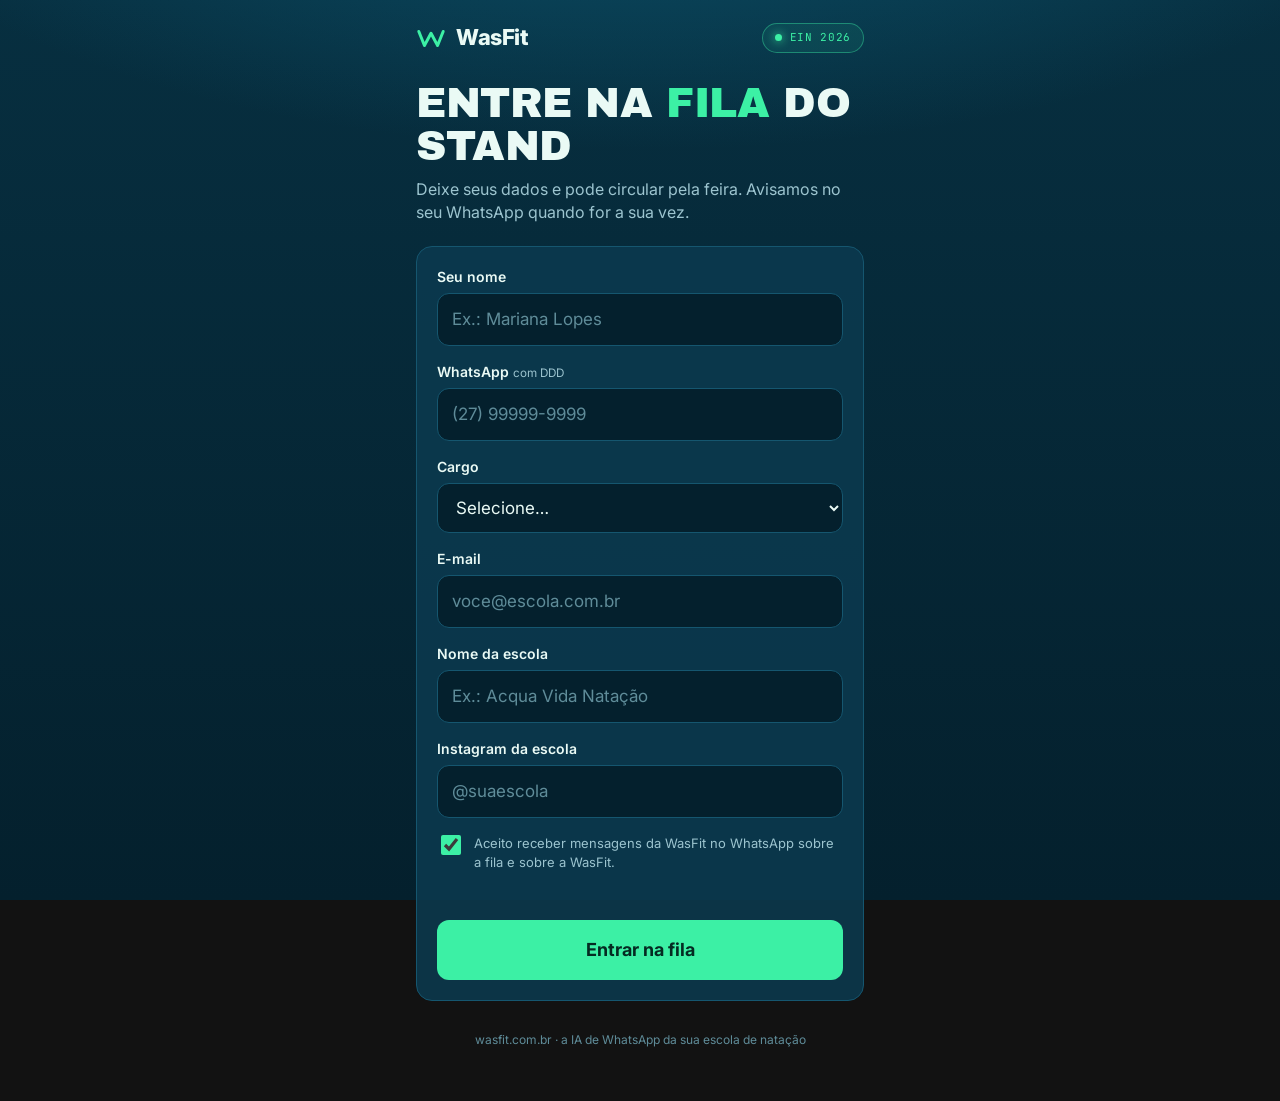
==== index.html @ 69f81b94 "Fila de espera do stand WasFit (EIN 2026) Co-Authored-By: Claude Opus 5.5 <noreply@anthropic.com>" ====
<!doctype html>
<html lang="pt-BR">
<head>
<meta charset="utf-8">
<meta name="viewport" content="width=device-width, initial-scale=1, viewport-fit=cover">
<title>Fila WasFit · EIN 2026</title>
<meta name="theme-color" content="#04202d">
<link rel="preconnect" href="https://fonts.googleapis.com">
<link href="https://fonts.googleapis.com/css2?family=Archivo+Black&family=Inter:wght@400;600;700;800&family=JetBrains+Mono:wght@500&display=swap" rel="stylesheet">
<link rel="stylesheet" href="style.css">
<style>
  main { max-width: 480px; margin: 0 auto; padding: 22px 16px 40px; }
  header { display: flex; justify-content: space-between; align-items: center; margin-bottom: 28px; }
  h1 { font-size: clamp(32px, 9vw, 42px); margin: 14px 0 10px; }
  .intro { color: var(--suave); margin: 0 0 22px; }
  .consentimento { display: flex; gap: 10px; align-items: flex-start; font-size: 13px; color: var(--suave); margin: 6px 0 18px; font-weight: 400; }
  .consentimento input { width: 20px; height: 20px; flex: none; margin-top: 1px; accent-color: var(--verde); }
  #enviar { width: 100%; font-size: 18px; padding: 17px; }

  .estado { text-align: center; }
  .numero {
    font-family: "Archivo Black", sans-serif;
    font-size: 120px; line-height: 1; color: var(--verde);
    text-shadow: 0 0 40px color-mix(in srgb, var(--verde) 40%, transparent);
    margin: 6px 0 2px;
  }
  .rotulo { color: var(--suave); }
  .linhas { display: grid; grid-template-columns: 1fr 1fr; gap: 10px; margin: 22px 0; }
  .linhas div { background: var(--fundo); border: 1px solid var(--borda); border-radius: 12px; padding: 12px; }
  .linhas b { display: block; font-size: 22px; }
  .linhas span { font-size: 12px; color: var(--suave); }
  .dica { font-size: 14px; color: var(--suave); }

  .vez { border-color: var(--verde); box-shadow: 0 0 0 4px color-mix(in srgb, var(--verde) 20%, transparent), 0 0 60px color-mix(in srgb, var(--verde) 25%, transparent); animation: pulsa 1.6s ease-in-out infinite; }
  .vez h2 { font-family: "Archivo Black", sans-serif; font-weight: 400; font-size: 40px; line-height: 1.05; text-transform: uppercase; margin: 6px 0 10px; color: var(--verde); }
  .relogio { font-family: "JetBrains Mono", monospace; font-size: 36px; margin: 10px 0; }
  @keyframes pulsa { 50% { box-shadow: 0 0 0 10px color-mix(in srgb, var(--verde) 8%, transparent), 0 0 80px color-mix(in srgb, var(--verde) 35%, transparent); } }
  @media (prefers-reduced-motion: reduce) { .vez { animation: none; } }
  .rodape { text-align: center; font-size: 12px; color: #5f8c99; margin-top: 30px; }
</style>
</head>
<body>
<main>
  <header>
    <div class="marca">
      <svg viewBox="0 0 32 32" fill="none" stroke="#3cf0a5" stroke-width="3.2" stroke-linecap="round" stroke-linejoin="round" aria-hidden="true"><path d="M3 9l6 15 7-13 7 13 6-15"/></svg>
      WasFit
    </div>
    <span class="etiqueta">EIN 2026</span>
  </header>

  <!-- 1. Cadastro -->
  <section id="tela-cadastro">
    <h1>Entre na <em>fila</em> do stand</h1>
    <p class="intro">Deixe seus dados e pode circular pela feira. Avisamos no seu WhatsApp quando for a sua vez.</p>
    <form id="form" class="cartao" novalidate>
      <div class="campo"><label for="nome">Seu nome</label><input id="nome" name="nome" autocomplete="name" required placeholder="Ex.: Mariana Lopes"></div>
      <div class="campo"><label for="telefone">WhatsApp <small>com DDD</small></label><input id="telefone" name="telefone" type="tel" inputmode="tel" autocomplete="tel-national" required placeholder="(27) 99999-9999"></div>
      <div class="campo"><label for="cargo">Cargo</label>
        <select id="cargo" name="cargo">
          <option value="">Selecione…</option>
          <option>Proprietário(a)</option>
          <option>Sócio(a)</option>
          <option>Gestor(a) / Gerente</option>
          <option>Coordenador(a)</option>
          <option>Professor(a)</option>
          <option>Recepção / Comercial</option>
          <option>Outro</option>
        </select>
      </div>
      <div class="campo"><label for="email">E-mail</label><input id="email" name="email" type="email" inputmode="email" autocomplete="email" placeholder="voce@escola.com.br"></div>
      <div class="campo"><label for="escola">Nome da escola</label><input id="escola" name="escola" autocomplete="organization" placeholder="Ex.: Acqua Vida Natação"></div>
      <div class="campo"><label for="instagram">Instagram da escola</label><input id="instagram" name="instagram" autocapitalize="off" autocorrect="off" placeholder="@suaescola"></div>
      <label class="consentimento"><input type="checkbox" id="aceite" checked> Aceito receber mensagens da WasFit no WhatsApp sobre a fila e sobre a WasFit.</label>
      <p class="erro" id="erro"></p>
      <button id="enviar" type="submit">Entrar na fila</button>
    </form>
  </section>

  <!-- 2. Aguardando -->
  <section id="tela-fila" class="oculto">
    <div class="cartao estado">
      <span class="etiqueta">Você está na fila</span>
      <p class="rotulo" style="margin-top:18px" id="ola"></p>
      <div class="numero" id="posicao">–</div>
      <div class="rotulo">sua posição</div>
      <div class="linhas">
        <div><b id="espera">–</b><span>espera estimada</span></div>
        <div><b>WhatsApp</b><span>é por lá que te chamamos</span></div>
      </div>
      <p class="dica">Pode circular pela feira. Esta página atualiza sozinha.</p>
    </div>
  </section>

  <!-- 3. Sua vez -->
  <section id="tela-vez" class="oculto">
    <div class="cartao estado vez">
      <span class="etiqueta">Agora</span>
      <h2>Chegou a sua vez!</h2>
      <p>Venha para o stand da WasFit. Estamos te esperando.</p>
      <div class="relogio" id="relogio">10:00</div>
      <p class="dica" id="relogio-txt">tempo para chegar ao stand</p>
    </div>
  </section>

  <!-- 4. Encerrado -->
  <section id="tela-fim" class="oculto">
    <div class="cartao estado">
      <span class="etiqueta" id="fim-etq">Obrigado</span>
      <h1 style="font-size:34px;margin:18px 0 10px" id="fim-titulo">Bom te ver por aqui!</h1>
      <p class="dica" id="fim-txt">Qualquer dúvida, fale com a gente pelo WhatsApp.</p>
      <button class="secundario" id="nova" style="margin-top:12px">Fazer novo cadastro</button>
    </div>
  </section>

  <p class="rodape">wasfit.com.br · a IA de WhatsApp da sua escola de natação</p>
</main>

<script src="config.js"></script>
<script>
const $ = (id) => document.getElementById(id);
const CHAVE = "fila-wasfit-id";
const ler = () => { try { return localStorage.getItem(CHAVE); } catch { return null; } };
const gravar = (v) => { try { v ? localStorage.setItem(CHAVE, v) : localStorage.removeItem(CHAVE); } catch {} };

let meuId = new URLSearchParams(location.search).get("t") || ler();
let timer, relogio;

function mostrar(tela) {
  for (const t of ["cadastro", "fila", "vez", "fim"]) $("tela-" + t).classList.toggle("oculto", t !== tela);
}

// Máscara simples de telefone BR
$("telefone").addEventListener("input", (e) => {
  let d = e.target.value.replace(/\D/g, "").slice(0, 11);
  if (d.length > 6) e.target.value = `(${d.slice(0,2)}) ${d.slice(2, d.length - 4)}-${d.slice(-4)}`;
  else if (d.length > 2) e.target.value = `(${d.slice(0,2)}) ${d.slice(2)}`;
  else e.target.value = d;
});

$("form").addEventListener("submit", async (e) => {
  e.preventDefault();
  $("erro").textContent = "";
  const dados = Object.fromEntries(new FormData(e.target));
  if (!dados.nome.trim()) return ($("erro").textContent = "Informe seu nome.");
  if (dados.telefone.replace(/\D/g, "").length < 10) return ($("erro").textContent = "Informe o WhatsApp com DDD.");
  if (!$("aceite").checked) return ($("erro").textContent = "Precisamos do seu aceite para te chamar no WhatsApp.");
  $("enviar").disabled = true; $("enviar").textContent = "Entrando…";
  try {
    const r = await api("entrar", dados);
    meuId = r.id; gravar(meuId);
    history.replaceState(null, "", "?t=" + meuId);
    await atualizar();
  } catch (err) {
    $("erro").textContent = err.message;
  } finally {
    $("enviar").disabled = false; $("enviar").textContent = "Entrar na fila";
  }
});

$("nova").addEventListener("click", () => {
  gravar(null); meuId = null; clearTimeout(timer);
  history.replaceState(null, "", location.pathname);
  $("form").reset(); $("aceite").checked = true;
  mostrar("cadastro");
});

function contagem(chamadoEm, tolerancia) {
  clearInterval(relogio);
  const fim = Date.parse(chamadoEm) + tolerancia * 60000;
  const tick = () => {
    const s = Math.max(0, Math.round((fim - Date.now()) / 1000));
    $("relogio").textContent = `${String(Math.floor(s / 60)).padStart(2, "0")}:${String(s % 60).padStart(2, "0")}`;
    $("relogio-txt").textContent = s ? "tempo para chegar ao stand" : "corre, ainda dá tempo! 🏃";
  };
  tick(); relogio = setInterval(tick, 1000);
}

let ultimoStatus;
async function atualizar() {
  clearTimeout(timer);
  if (!meuId) return mostrar("cadastro");
  try {
    const s = await api("status", { id: meuId });
    if (s.status === "aguardando") {
      $("ola").textContent = `Oi, ${s.nome}!`;
      $("posicao").textContent = s.posicao ? s.posicao + "º" : "–";
      $("espera").textContent = s.espera_min ? `~${s.espera_min} min` : "–";
      mostrar("fila");
    } else if (s.status === "chamado") {
      if (ultimoStatus !== "chamado" && navigator.vibrate) navigator.vibrate([300, 150, 300]);
      contagem(s.chamado_em, s.tolerancia_min);
      mostrar("vez");
    } else {
      clearInterval(relogio);
      const atendido = s.status === "atendido" || s.status === "atendendo";
      $("fim-etq").textContent = atendido ? "Obrigado" : "Fila encerrada";
      $("fim-titulo").textContent = atendido ? `Valeu, ${s.nome}!` : "Sua vez foi liberada";
      $("fim-txt").textContent = atendido
        ? "Foi um prazer te receber no stand. Seguimos a conversa pelo WhatsApp."
        : "Não te encontramos quando chamamos. Se ainda quiser, entre na fila de novo.";
      mostrar("fim");
    }
    ultimoStatus = s.status;
  } catch (err) {
    if (err.status === 404) { gravar(null); meuId = null; return mostrar("cadastro"); }
  }
  timer = setTimeout(atualizar, 8000);
}

document.addEventListener("visibilitychange", () => { if (!document.hidden && meuId) atualizar(); });
atualizar();
</script>
</body>
</html>
---- style.css ----
:root {
  --fundo: #04202d;
  --fundo-2: #072f40;
  --cartao: #0b3a4f;
  --borda: #15566f;
  --texto: #eafaf5;
  --suave: #9cc4cf;
  --verde: #3cf0a5;
  --verde-escuro: #052b22;
  --amarelo: #ffd166;
  --vermelho: #ff6b6b;
  --azul: #6cc6ff;
  --raio: 16px;
  color-scheme: dark;
}

* { box-sizing: border-box; }

html, body { margin: 0; }

body {
  min-height: 100dvh;
  background:
    radial-gradient(1200px 500px at 50% -200px, #0c5670 0%, transparent 70%),
    linear-gradient(180deg, var(--fundo-2), var(--fundo));
  background-attachment: fixed;
  color: var(--texto);
  font-family: "Inter", system-ui, -apple-system, "Segoe UI", sans-serif;
  font-size: 16px;
  line-height: 1.45;
  -webkit-font-smoothing: antialiased;
}

.mono, .etiqueta {
  font-family: "JetBrains Mono", ui-monospace, monospace;
  letter-spacing: .06em;
  text-transform: uppercase;
}

.etiqueta {
  display: inline-flex; align-items: center; gap: 8px;
  font-size: 11px; color: var(--verde);
  border: 1px solid color-mix(in srgb, var(--verde) 40%, transparent);
  background: color-mix(in srgb, var(--verde) 8%, transparent);
  padding: 6px 12px; border-radius: 999px;
}
.etiqueta::before {
  content: ""; width: 7px; height: 7px; border-radius: 50%;
  background: var(--verde); box-shadow: 0 0 10px var(--verde);
}

.marca {
  display: flex; align-items: center; gap: 10px;
  font-weight: 800; font-size: 22px; letter-spacing: -.02em;
}
.marca svg { width: 30px; height: 30px; }

h1 {
  font-family: "Archivo Black", "Inter", sans-serif;
  font-weight: 400;
  text-transform: uppercase;
  line-height: 1.02;
  letter-spacing: -.01em;
  margin: 0;
}
h1 em { font-style: normal; color: var(--verde); }

.cartao {
  background: color-mix(in srgb, var(--cartao) 85%, transparent);
  border: 1px solid var(--borda);
  border-radius: var(--raio);
  padding: 20px;
}

label { display: block; font-size: 14px; font-weight: 600; margin: 0 0 6px; }
label small { color: var(--suave); font-weight: 400; }

input, select {
  width: 100%;
  font: inherit; font-size: 17px;
  color: var(--texto);
  background: var(--fundo);
  border: 1.5px solid var(--borda);
  border-radius: 12px;
  padding: 13px 14px;
  outline: none;
  transition: border-color .15s;
}
input:focus, select:focus { border-color: var(--verde); }
input::placeholder { color: #5f8c99; }

.campo { margin-bottom: 16px; }

button, .botao {
  font: inherit; font-weight: 700;
  border: 0; border-radius: 12px;
  padding: 14px 18px;
  cursor: pointer;
  color: var(--verde-escuro);
  background: var(--verde);
  transition: transform .08s, filter .15s, opacity .15s;
  -webkit-tap-highlight-color: transparent;
}
button:active { transform: scale(.98); }
button:disabled { opacity: .5; cursor: progress; }
button.secundario { background: transparent; color: var(--texto); border: 1.5px solid var(--borda); }
button.perigo { background: transparent; color: var(--vermelho); border: 1.5px solid color-mix(in srgb, var(--vermelho) 50%, transparent); }
button.amarelo { background: var(--amarelo); color: #3a2a00; }
button.azul { background: var(--azul); color: #00263b; }

.erro { color: var(--vermelho); font-size: 14px; min-height: 1.2em; }
.oculto { display: none !important; }
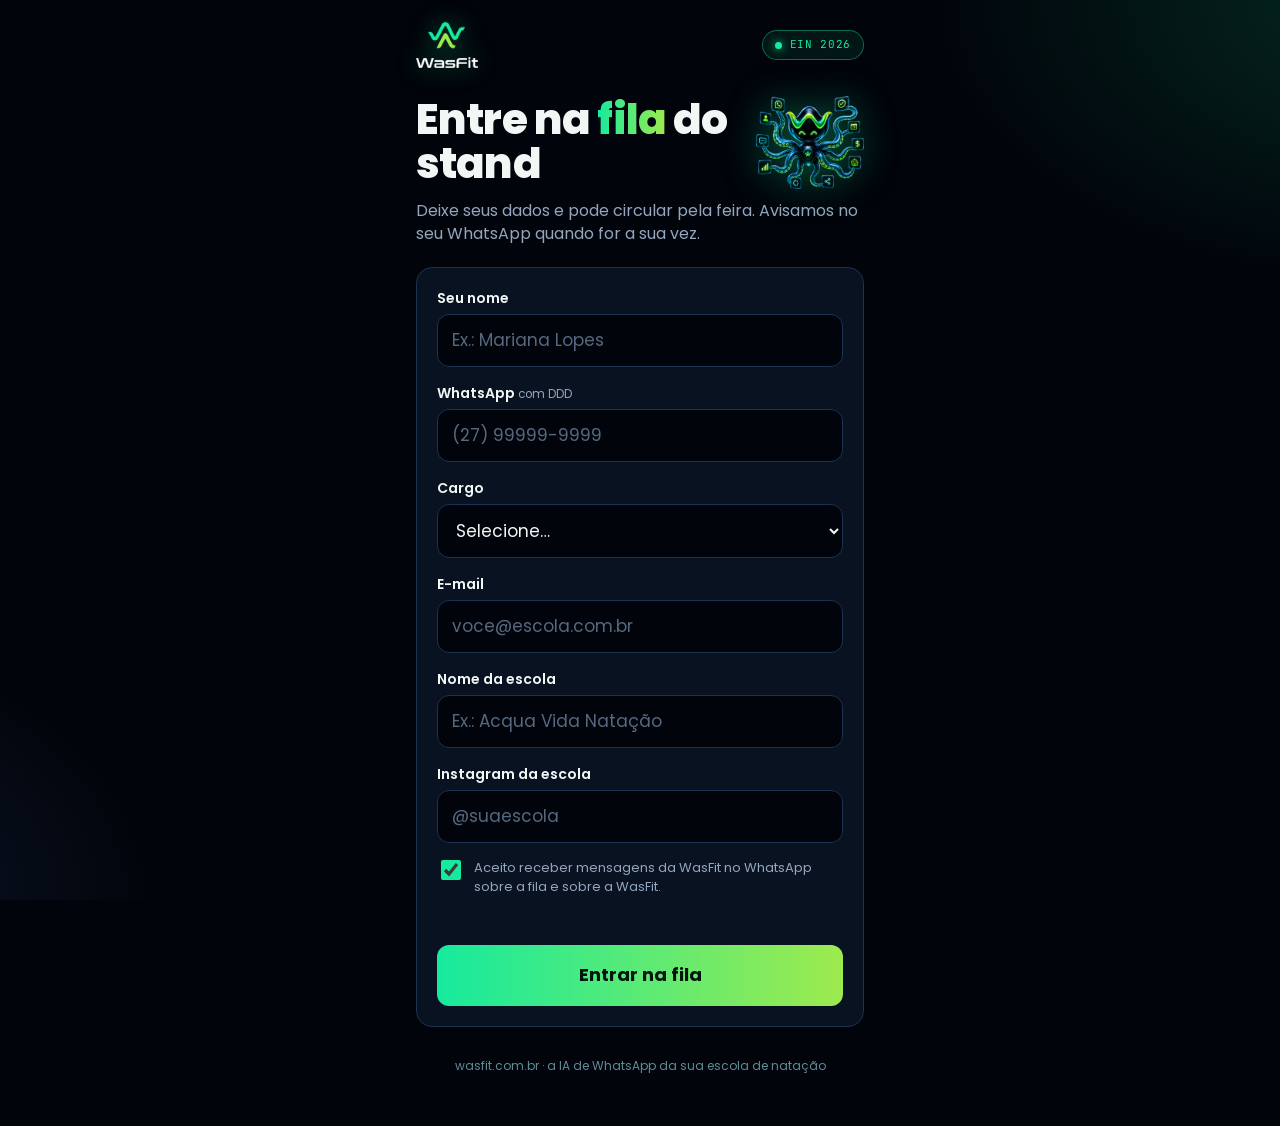
==== commit 1c05e55b: "Aplica identidade visual da WasFit (cores, Poppins, logo e Wavi) Co-Authored-By: Claude Opus 5.5 <no" ====
--- a/index.html
+++ b/index.html
@@ -4,9 +4,10 @@
 <meta charset="utf-8">
 <meta name="viewport" content="width=device-width, initial-scale=1, viewport-fit=cover">
 <title>Fila WasFit · EIN 2026</title>
-<meta name="theme-color" content="#04202d">
+<meta name="theme-color" content="#01040a">
+<link rel="icon" href="img/logo.png">
 <link rel="preconnect" href="https://fonts.googleapis.com">
-<link href="https://fonts.googleapis.com/css2?family=Archivo+Black&family=Inter:wght@400;600;700;800&family=JetBrains+Mono:wght@500&display=swap" rel="stylesheet">
+<link href="https://fonts.googleapis.com/css2?family=Poppins:wght@400;500;600;700;800&family=JetBrains+Mono:wght@500&display=swap" rel="stylesheet">
 <link rel="stylesheet" href="style.css">
 <style>
   main { max-width: 480px; margin: 0 auto; padding: 22px 16px 40px; }
@@ -19,9 +20,9 @@
 
   .estado { text-align: center; }
   .numero {
-    font-family: "Archivo Black", sans-serif;
-    font-size: 120px; line-height: 1; color: var(--verde);
-    text-shadow: 0 0 40px color-mix(in srgb, var(--verde) 40%, transparent);
+    font-family: "Poppins", sans-serif; font-weight: 800;
+    font-size: 120px; line-height: 1;
+    filter: drop-shadow(0 0 28px color-mix(in srgb, #16EA9E 35%, transparent));
     margin: 6px 0 2px;
   }
   .rotulo { color: var(--suave); }
@@ -32,10 +33,15 @@
   .dica { font-size: 14px; color: var(--suave); }
 
   .vez { border-color: var(--verde); box-shadow: 0 0 0 4px color-mix(in srgb, var(--verde) 20%, transparent), 0 0 60px color-mix(in srgb, var(--verde) 25%, transparent); animation: pulsa 1.6s ease-in-out infinite; }
-  .vez h2 { font-family: "Archivo Black", sans-serif; font-weight: 400; font-size: 40px; line-height: 1.05; text-transform: uppercase; margin: 6px 0 10px; color: var(--verde); }
+  .vez h2 { font-family: "Poppins", sans-serif; font-weight: 800; font-size: 40px; line-height: 1.05; margin: 6px 0 10px; }
   .relogio { font-family: "JetBrains Mono", monospace; font-size: 36px; margin: 10px 0; }
   @keyframes pulsa { 50% { box-shadow: 0 0 0 10px color-mix(in srgb, var(--verde) 8%, transparent), 0 0 80px color-mix(in srgb, var(--verde) 35%, transparent); } }
   @media (prefers-reduced-motion: reduce) { .vez { animation: none; } }
+  .hero { display: flex; align-items: center; gap: 8px; margin: 14px 0 10px; }
+  .hero h1 { margin: 0; flex: 1; }
+  .wavi-mini { width: 108px; flex: none; filter: drop-shadow(0 0 18px color-mix(in srgb, #16EA9E 35%, transparent)); }
+  .wavi { width: 170px; display: block; margin: -6px auto 6px; filter: drop-shadow(0 0 24px color-mix(in srgb, #16EA9E 45%, transparent)); }
+  .numero, .vez h2 { background: var(--gradiente); -webkit-background-clip: text; background-clip: text; color: transparent; }
   .rodape { text-align: center; font-size: 12px; color: #5f8c99; margin-top: 30px; }
 </style>
 </head>
@@ -43,15 +49,14 @@
 <main>
   <header>
     <div class="marca">
-      <svg viewBox="0 0 32 32" fill="none" stroke="#3cf0a5" stroke-width="3.2" stroke-linecap="round" stroke-linejoin="round" aria-hidden="true"><path d="M3 9l6 15 7-13 7 13 6-15"/></svg>
-      WasFit
+      <img src="img/logo-nome.png" alt="WasFit" style="height:46px">
     </div>
     <span class="etiqueta">EIN 2026</span>
   </header>
 
   <!-- 1. Cadastro -->
   <section id="tela-cadastro">
-    <h1>Entre na <em>fila</em> do stand</h1>
+    <div class="hero"><h1>Entre na <em>fila</em> do stand</h1><img class="wavi-mini" src="img/wavi.png" alt=""></div>
     <p class="intro">Deixe seus dados e pode circular pela feira. Avisamos no seu WhatsApp quando for a sua vez.</p>
     <form id="form" class="cartao" novalidate>
       <div class="campo"><label for="nome">Seu nome</label><input id="nome" name="nome" autocomplete="name" required placeholder="Ex.: Mariana Lopes"></div>
@@ -95,6 +100,7 @@
   <!-- 3. Sua vez -->
   <section id="tela-vez" class="oculto">
     <div class="cartao estado vez">
+      <img class="wavi" src="img/wavi.png" alt="">
       <span class="etiqueta">Agora</span>
       <h2>Chegou a sua vez!</h2>
       <p>Venha para o stand da WasFit. Estamos te esperando.</p>
--- a/style.css
+++ b/style.css
@@ -1,12 +1,16 @@
 :root {
-  --fundo: #04202d;
-  --fundo-2: #072f40;
-  --cartao: #0b3a4f;
-  --borda: #15566f;
-  --texto: #eafaf5;
-  --suave: #9cc4cf;
-  --verde: #3cf0a5;
-  --verde-escuro: #052b22;
+  /* Manual WasFit: #14223F (navy) · #16EA9E (verde) · #9EEA4E (lima) */
+  --fundo: #01040a;
+  --fundo-2: #050d1a;
+  --navy: #14223F;
+  --cartao: #0a1426;
+  --borda: #1d3150;
+  --texto: #f2f7f5;
+  --suave: #93a6bd;
+  --verde: #16EA9E;
+  --lima: #9EEA4E;
+  --gradiente: linear-gradient(90deg, #16EA9E, #9EEA4E);
+  --verde-escuro: #01140d;
   --amarelo: #ffd166;
   --vermelho: #ff6b6b;
   --azul: #6cc6ff;
@@ -21,11 +25,12 @@
 body {
   min-height: 100dvh;
   background:
-    radial-gradient(1200px 500px at 50% -200px, #0c5670 0%, transparent 70%),
-    linear-gradient(180deg, var(--fundo-2), var(--fundo));
+    radial-gradient(700px 420px at 110% 0%, color-mix(in srgb, #16EA9E 16%, transparent), transparent 70%),
+    radial-gradient(600px 400px at -20% 100%, color-mix(in srgb, #14223F 70%, transparent), transparent 70%),
+    var(--fundo);
   background-attachment: fixed;
   color: var(--texto);
-  font-family: "Inter", system-ui, -apple-system, "Segoe UI", sans-serif;
+  font-family: "Poppins", system-ui, -apple-system, "Segoe UI", sans-serif;
   font-size: 16px;
   line-height: 1.45;
   -webkit-font-smoothing: antialiased;
@@ -49,21 +54,22 @@
   background: var(--verde); box-shadow: 0 0 10px var(--verde);
 }
 
-.marca {
-  display: flex; align-items: center; gap: 10px;
-  font-weight: 800; font-size: 22px; letter-spacing: -.02em;
-}
-.marca svg { width: 30px; height: 30px; }
+.marca { display: flex; align-items: center; gap: 10px; font-weight: 700; font-size: 18px; }
+.marca img { height: 34px; width: auto; display: block; filter: drop-shadow(0 0 12px color-mix(in srgb, #16EA9E 45%, transparent)); }
 
 h1 {
-  font-family: "Archivo Black", "Inter", sans-serif;
-  font-weight: 400;
-  text-transform: uppercase;
-  line-height: 1.02;
-  letter-spacing: -.01em;
+  font-family: "Poppins", sans-serif;
+  font-weight: 800;
+  line-height: 1.05;
+  letter-spacing: -.02em;
   margin: 0;
 }
-h1 em { font-style: normal; color: var(--verde); }
+h1 em, .grad {
+  font-style: normal;
+  background: var(--gradiente);
+  -webkit-background-clip: text; background-clip: text;
+  color: transparent;
+}
 
 .cartao {
   background: color-mix(in srgb, var(--cartao) 85%, transparent);
@@ -87,7 +93,7 @@
   transition: border-color .15s;
 }
 input:focus, select:focus { border-color: var(--verde); }
-input::placeholder { color: #5f8c99; }
+input::placeholder { color: #55687f; }
 
 .campo { margin-bottom: 16px; }
 
@@ -97,7 +103,7 @@
   padding: 14px 18px;
   cursor: pointer;
   color: var(--verde-escuro);
-  background: var(--verde);
+  background: var(--gradiente);
   transition: transform .08s, filter .15s, opacity .15s;
   -webkit-tap-highlight-color: transparent;
 }
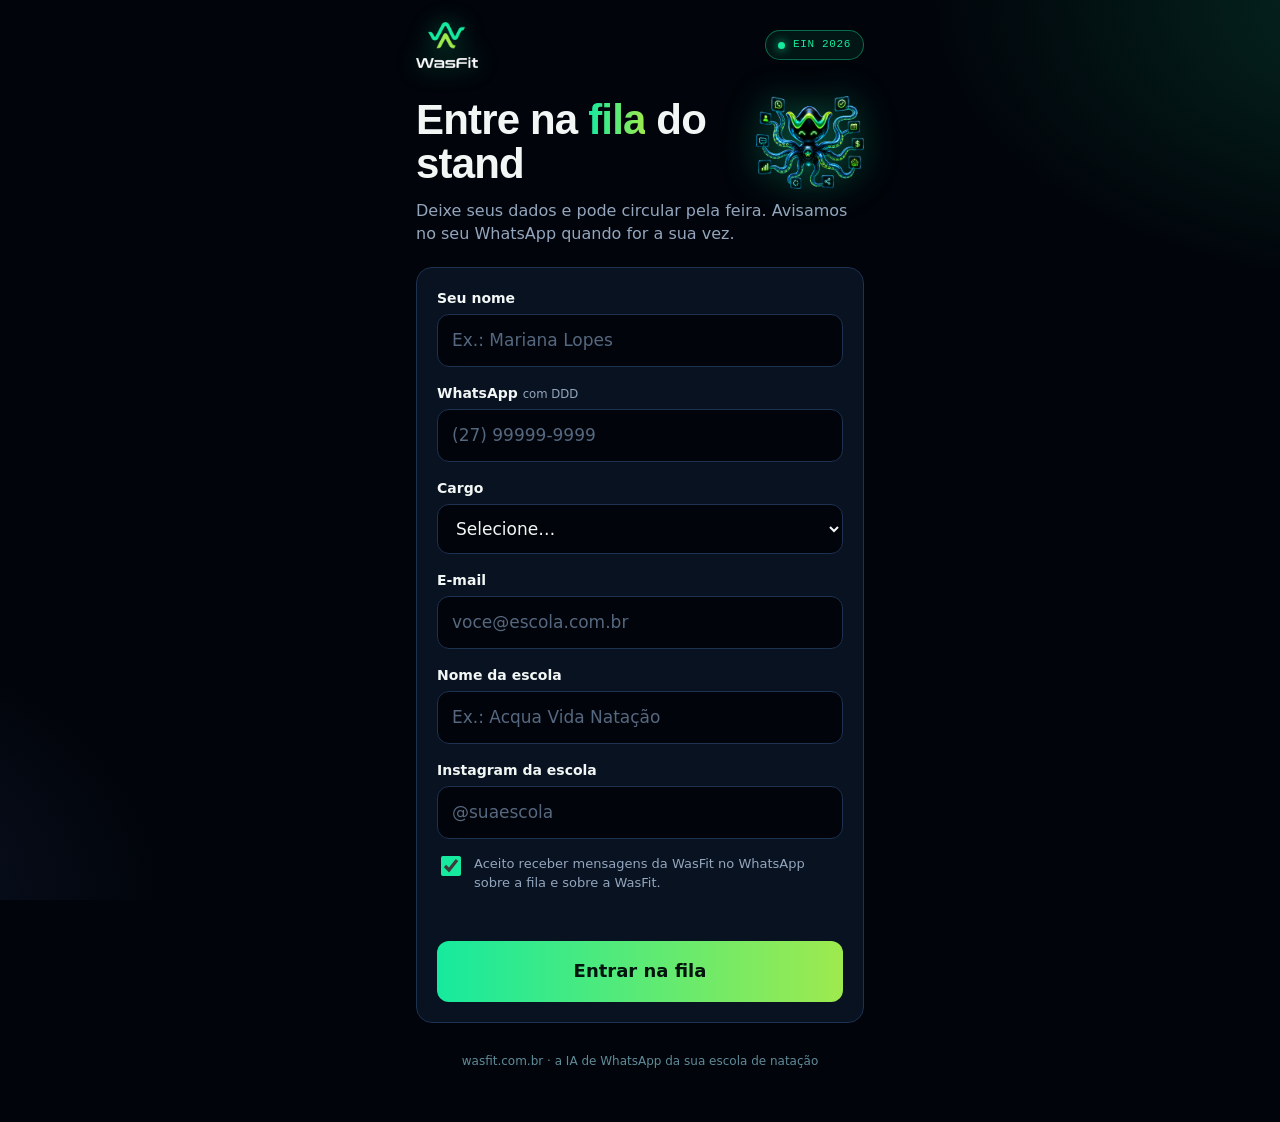
==== commit b826f786: "Scripts em arquivos com CSP; CORS para wasfit.com.br e github.io Co-Authored-By: Claude Opus 5.5 <no" ====
--- a/index.html
+++ b/index.html
@@ -2,8 +2,10 @@
 <html lang="pt-BR">
 <head>
 <meta charset="utf-8">
+<meta http-equiv="Content-Security-Policy" content="default-src 'self'; base-uri 'none'; object-src 'none'; form-action 'self'; img-src 'self' data:; style-src 'self' 'unsafe-inline' https://fonts.googleapis.com; font-src https://fonts.gstatic.com; connect-src https://zgsmhzgvlcfwhbhhjigw.supabase.co; script-src 'self'; upgrade-insecure-requests">
 <meta name="viewport" content="width=device-width, initial-scale=1, viewport-fit=cover">
 <title>Fila WasFit · EIN 2026</title>
+<meta name="robots" content="noindex">
 <meta name="theme-color" content="#01040a">
 <link rel="icon" href="img/logo.png">
 <link rel="preconnect" href="https://fonts.googleapis.com">
@@ -31,6 +33,9 @@
   .linhas b { display: block; font-size: 22px; }
   .linhas span { font-size: 12px; color: var(--suave); }
   .dica { font-size: 14px; color: var(--suave); }
+  .dica.alerta { color: var(--lima); font-weight: 600; font-size: 15px; }
+  .numero.pequeno { font-size: 64px; padding: 20px 0 8px; }
+  .perto { border-color: var(--lima); box-shadow: 0 0 40px color-mix(in srgb, #9EEA4E 18%, transparent); }
 
   .vez { border-color: var(--verde); box-shadow: 0 0 0 4px color-mix(in srgb, var(--verde) 20%, transparent), 0 0 60px color-mix(in srgb, var(--verde) 25%, transparent); animation: pulsa 1.6s ease-in-out infinite; }
   .vez h2 { font-family: "Poppins", sans-serif; font-weight: 800; font-size: 40px; line-height: 1.05; margin: 6px 0 10px; }
@@ -42,6 +47,7 @@
   .wavi-mini { width: 108px; flex: none; filter: drop-shadow(0 0 18px color-mix(in srgb, #16EA9E 35%, transparent)); }
   .wavi { width: 170px; display: block; margin: -6px auto 6px; filter: drop-shadow(0 0 24px color-mix(in srgb, #16EA9E 45%, transparent)); }
   .numero, .vez h2 { background: var(--gradiente); -webkit-background-clip: text; background-clip: text; color: transparent; }
+  .isca { position: absolute; left: -9999px; width: 1px; height: 1px; overflow: hidden; }
   .rodape { text-align: center; font-size: 12px; color: #5f8c99; margin-top: 30px; }
 </style>
 </head>
@@ -76,6 +82,8 @@
       <div class="campo"><label for="email">E-mail</label><input id="email" name="email" type="email" inputmode="email" autocomplete="email" placeholder="voce@escola.com.br"></div>
       <div class="campo"><label for="escola">Nome da escola</label><input id="escola" name="escola" autocomplete="organization" placeholder="Ex.: Acqua Vida Natação"></div>
       <div class="campo"><label for="instagram">Instagram da escola</label><input id="instagram" name="instagram" autocapitalize="off" autocorrect="off" placeholder="@suaescola"></div>
+      <!-- armadilha anti-robô: invisível para pessoas -->
+      <div class="isca" aria-hidden="true"><label for="cx_ref">Não preencha</label><input id="cx_ref" name="cx_ref" tabindex="-1" autocomplete="off"></div>
       <label class="consentimento"><input type="checkbox" id="aceite" checked> Aceito receber mensagens da WasFit no WhatsApp sobre a fila e sobre a WasFit.</label>
       <p class="erro" id="erro"></p>
       <button id="enviar" type="submit">Entrar na fila</button>
@@ -87,13 +95,13 @@
     <div class="cartao estado">
       <span class="etiqueta">Você está na fila</span>
       <p class="rotulo" style="margin-top:18px" id="ola"></p>
-      <div class="numero" id="posicao">–</div>
-      <div class="rotulo">sua posição</div>
+      <div class="numero" id="na-frente">–</div>
+      <div class="rotulo" id="na-frente-txt">pessoas na sua frente</div>
       <div class="linhas">
+        <div><b id="posicao">–</b><span>sua posição na fila</span></div>
         <div><b id="espera">–</b><span>espera estimada</span></div>
-        <div><b>WhatsApp</b><span>é por lá que te chamamos</span></div>
       </div>
-      <p class="dica">Pode circular pela feira. Esta página atualiza sozinha.</p>
+      <p class="dica" id="dica">Pode circular pela feira. Quando faltar pouco, te mandamos um aviso no WhatsApp pra você ir se aproximando.</p>
     </div>
   </section>
 
@@ -104,7 +112,7 @@
       <span class="etiqueta">Agora</span>
       <h2>Chegou a sua vez!</h2>
       <p>Venha para o stand da WasFit. Estamos te esperando.</p>
-      <div class="relogio" id="relogio">10:00</div>
+      <div class="relogio" id="relogio">05:00</div>
       <p class="dica" id="relogio-txt">tempo para chegar ao stand</p>
     </div>
   </section>
@@ -123,99 +131,6 @@
 </main>
 
 <script src="config.js"></script>
-<script>
-const $ = (id) => document.getElementById(id);
-const CHAVE = "fila-wasfit-id";
-const ler = () => { try { return localStorage.getItem(CHAVE); } catch { return null; } };
-const gravar = (v) => { try { v ? localStorage.setItem(CHAVE, v) : localStorage.removeItem(CHAVE); } catch {} };
-
-let meuId = new URLSearchParams(location.search).get("t") || ler();
-let timer, relogio;
-
-function mostrar(tela) {
-  for (const t of ["cadastro", "fila", "vez", "fim"]) $("tela-" + t).classList.toggle("oculto", t !== tela);
-}
-
-// Máscara simples de telefone BR
-$("telefone").addEventListener("input", (e) => {
-  let d = e.target.value.replace(/\D/g, "").slice(0, 11);
-  if (d.length > 6) e.target.value = `(${d.slice(0,2)}) ${d.slice(2, d.length - 4)}-${d.slice(-4)}`;
-  else if (d.length > 2) e.target.value = `(${d.slice(0,2)}) ${d.slice(2)}`;
-  else e.target.value = d;
-});
-
-$("form").addEventListener("submit", async (e) => {
-  e.preventDefault();
-  $("erro").textContent = "";
-  const dados = Object.fromEntries(new FormData(e.target));
-  if (!dados.nome.trim()) return ($("erro").textContent = "Informe seu nome.");
-  if (dados.telefone.replace(/\D/g, "").length < 10) return ($("erro").textContent = "Informe o WhatsApp com DDD.");
-  if (!$("aceite").checked) return ($("erro").textContent = "Precisamos do seu aceite para te chamar no WhatsApp.");
-  $("enviar").disabled = true; $("enviar").textContent = "Entrando…";
-  try {
-    const r = await api("entrar", dados);
-    meuId = r.id; gravar(meuId);
-    history.replaceState(null, "", "?t=" + meuId);
-    await atualizar();
-  } catch (err) {
-    $("erro").textContent = err.message;
-  } finally {
-    $("enviar").disabled = false; $("enviar").textContent = "Entrar na fila";
-  }
-});
-
-$("nova").addEventListener("click", () => {
-  gravar(null); meuId = null; clearTimeout(timer);
-  history.replaceState(null, "", location.pathname);
-  $("form").reset(); $("aceite").checked = true;
-  mostrar("cadastro");
-});
-
-function contagem(chamadoEm, tolerancia) {
-  clearInterval(relogio);
-  const fim = Date.parse(chamadoEm) + tolerancia * 60000;
-  const tick = () => {
-    const s = Math.max(0, Math.round((fim - Date.now()) / 1000));
-    $("relogio").textContent = `${String(Math.floor(s / 60)).padStart(2, "0")}:${String(s % 60).padStart(2, "0")}`;
-    $("relogio-txt").textContent = s ? "tempo para chegar ao stand" : "corre, ainda dá tempo! 🏃";
-  };
-  tick(); relogio = setInterval(tick, 1000);
-}
-
-let ultimoStatus;
-async function atualizar() {
-  clearTimeout(timer);
-  if (!meuId) return mostrar("cadastro");
-  try {
-    const s = await api("status", { id: meuId });
-    if (s.status === "aguardando") {
-      $("ola").textContent = `Oi, ${s.nome}!`;
-      $("posicao").textContent = s.posicao ? s.posicao + "º" : "–";
-      $("espera").textContent = s.espera_min ? `~${s.espera_min} min` : "–";
-      mostrar("fila");
-    } else if (s.status === "chamado") {
-      if (ultimoStatus !== "chamado" && navigator.vibrate) navigator.vibrate([300, 150, 300]);
-      contagem(s.chamado_em, s.tolerancia_min);
-      mostrar("vez");
-    } else {
-      clearInterval(relogio);
-      const atendido = s.status === "atendido" || s.status === "atendendo";
-      $("fim-etq").textContent = atendido ? "Obrigado" : "Fila encerrada";
-      $("fim-titulo").textContent = atendido ? `Valeu, ${s.nome}!` : "Sua vez foi liberada";
-      $("fim-txt").textContent = atendido
-        ? "Foi um prazer te receber no stand. Seguimos a conversa pelo WhatsApp."
-        : "Não te encontramos quando chamamos. Se ainda quiser, entre na fila de novo.";
-      mostrar("fim");
-    }
-    ultimoStatus = s.status;
-  } catch (err) {
-    if (err.status === 404) { gravar(null); meuId = null; return mostrar("cadastro"); }
-  }
-  timer = setTimeout(atualizar, 8000);
-}
-
-document.addEventListener("visibilitychange", () => { if (!document.hidden && meuId) atualizar(); });
-atualizar();
-</script>
+<script src="js/visitante.js"></script>
 </body>
 </html>
